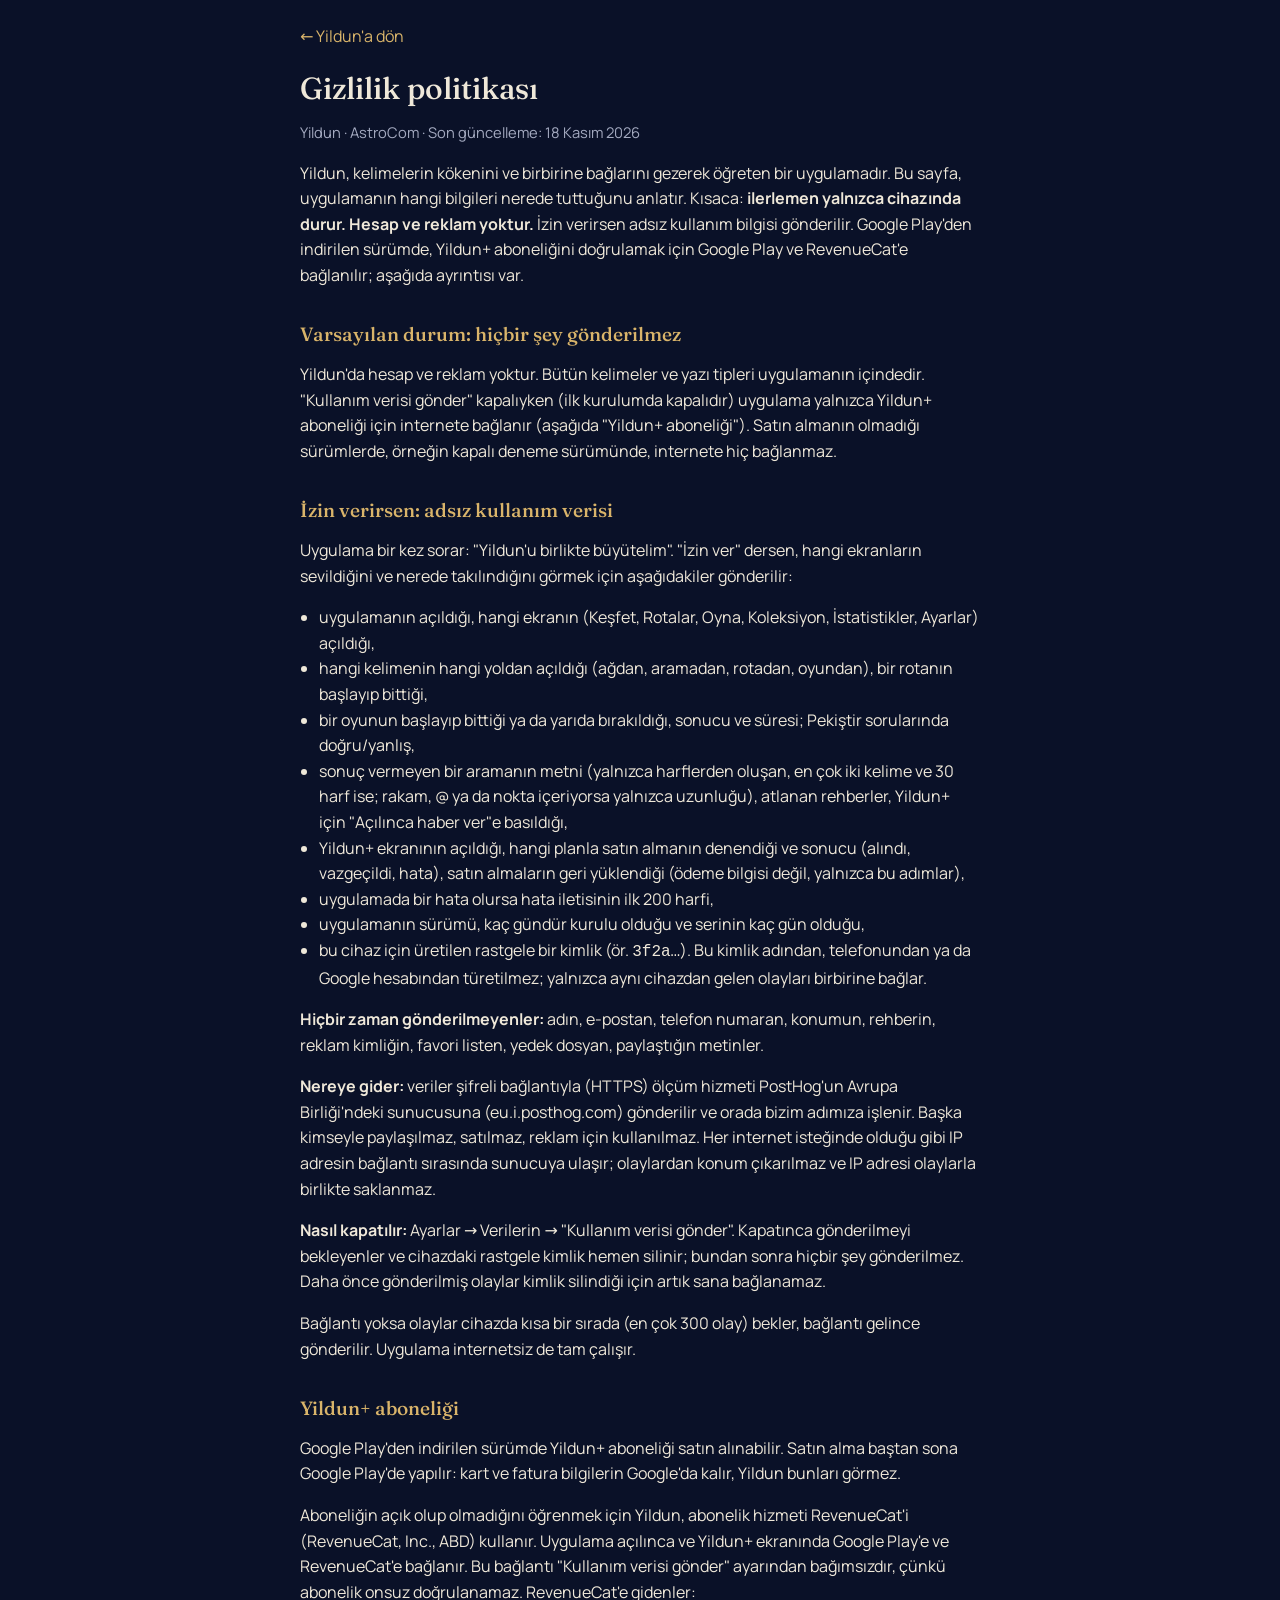
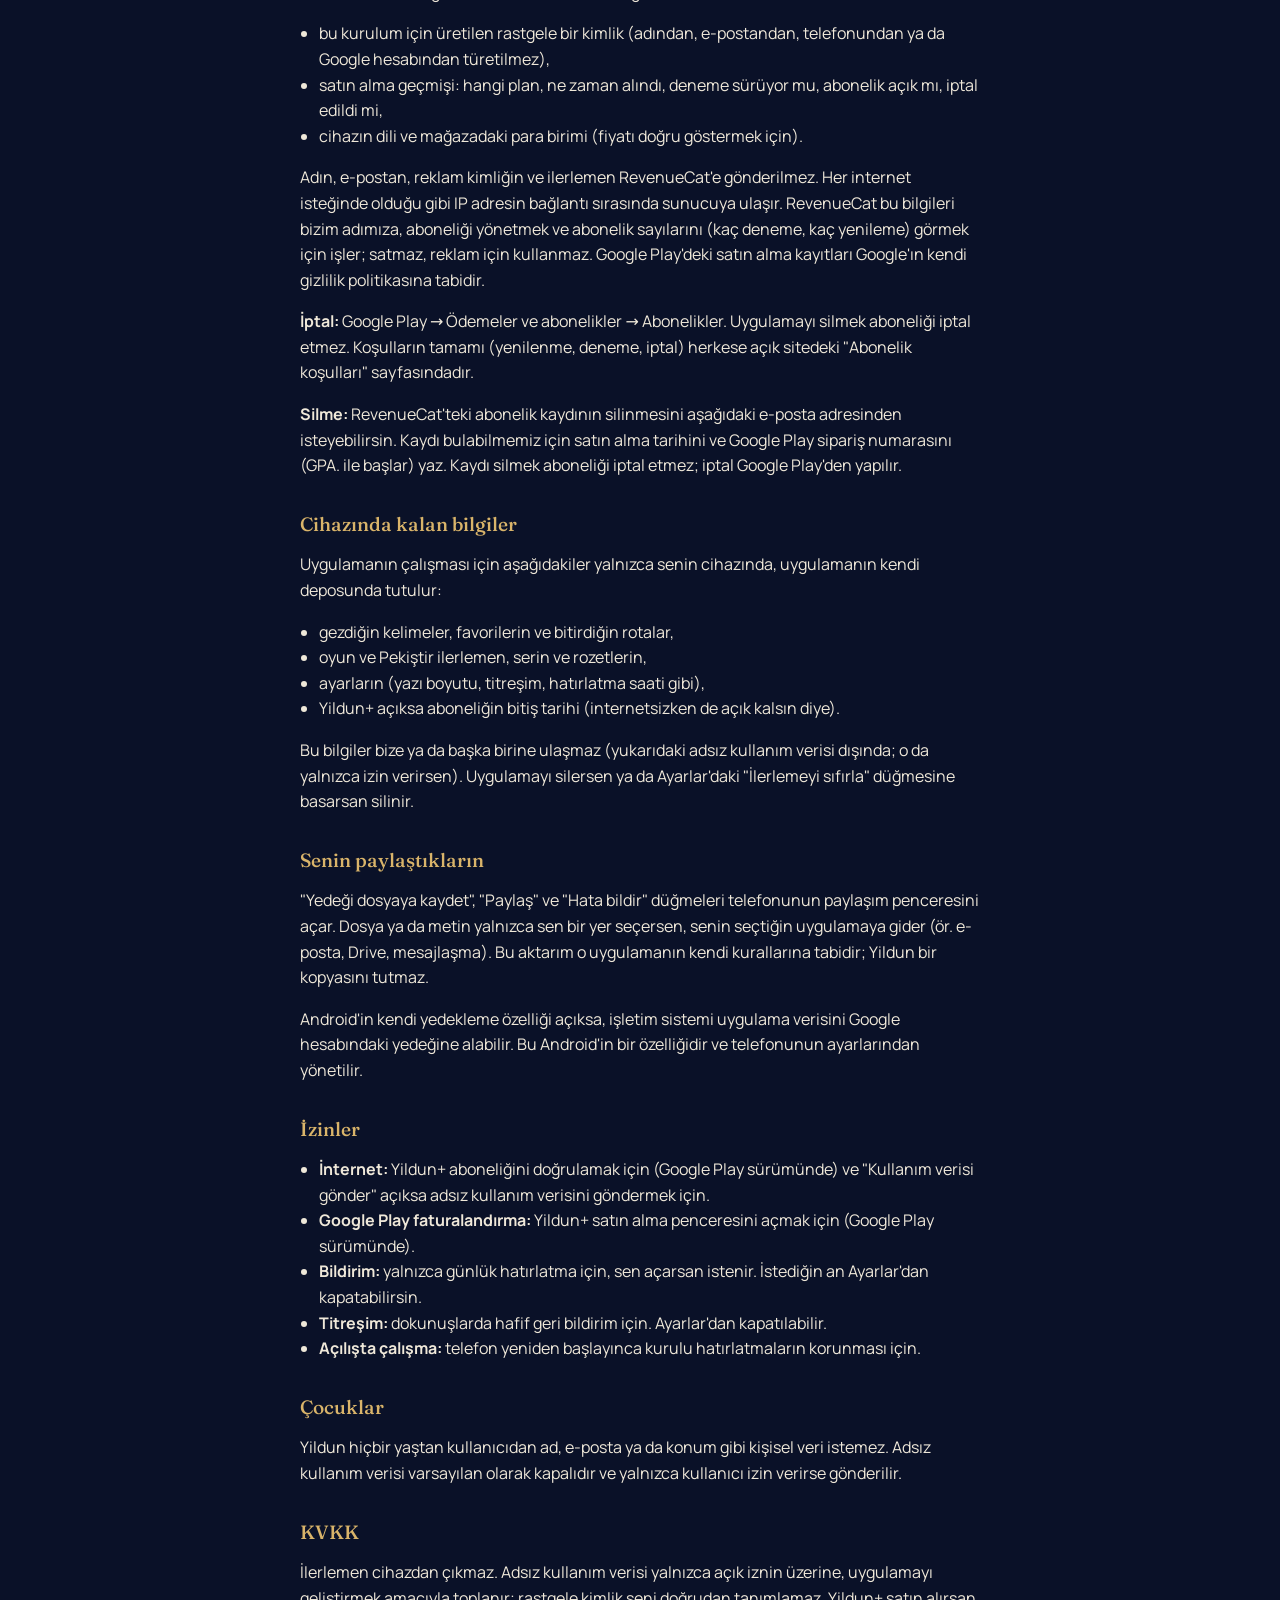
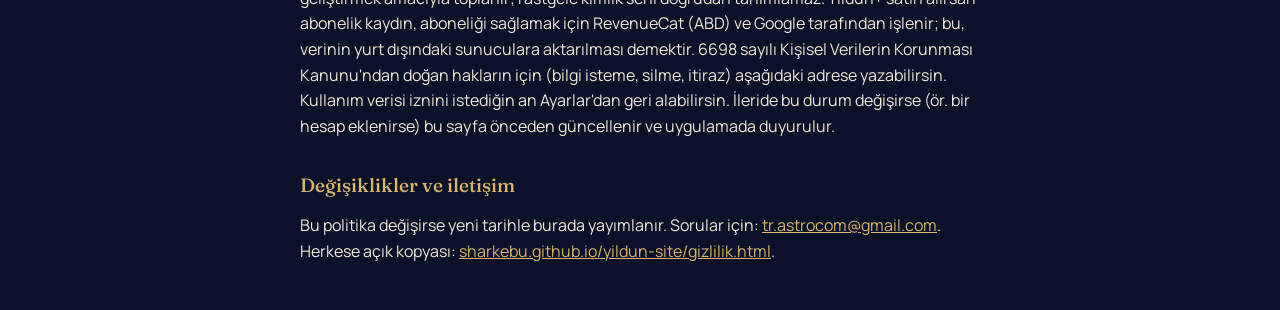
==== gizlilik.html @ c7778834 "Yildun: yeni kimlik, gizlilik (Yildun+ ve RevenueCat), abonelik koşulları Co-Authored-By: Claude Opu" ====
<!doctype html>
<html lang="tr">
<head>
<meta charset="utf-8">
<meta name="viewport" content="width=device-width, initial-scale=1, viewport-fit=cover">
<title>Yildun · Gizlilik politikası</title>
<meta name="theme-color" content="#0A1128">
<link rel="stylesheet" href="fonts.css">
<style>
  :root { --ink: #0A1128; --surface: #111A38; --text: #EFE8D9; --muted: #A4AAC0; --signal: #D9B46A; color-scheme: dark; }
  html { background: var(--ink); }
  body {
    margin: 0; background: var(--ink); color: var(--text);
    font: 16px/1.6 Manrope, system-ui, -apple-system, "Segoe UI", Roboto, sans-serif;
    padding: max(24px, env(safe-area-inset-top)) max(16px, env(safe-area-inset-right)) max(32px, env(safe-area-inset-bottom)) max(16px, env(safe-area-inset-left));
  }
  main { max-width: 680px; margin: 0 auto; }
  h1, h2 { font-family: Fraunces, Georgia, serif; font-weight: 500; line-height: 1.2; }
  h1 { font-size: 1.9rem; margin: 0.4em 0 0.2em; }
  h2 { font-size: 1.2rem; margin: 1.8em 0 0.4em; color: var(--signal); }
  p, li { color: var(--text); }
  .muted { color: var(--muted); font-size: 0.92rem; }
  a { color: var(--signal); }
  ul { padding-left: 1.2em; }
  .back { display: inline-block; margin-bottom: 8px; text-decoration: none; }
</style>
</head>
<body>
<main>
  <a class="back" href="index.html">← Yildun'a dön</a>
  <h1>Gizlilik politikası</h1>
  <p class="muted">Yildun · AstroCom · Son güncelleme: 18 Kasım 2026</p>

  <p>Yildun, kelimelerin kökenini ve birbirine bağlarını gezerek öğreten bir uygulamadır. Bu sayfa, uygulamanın hangi bilgileri nerede tuttuğunu anlatır. Kısaca: <b>ilerlemen yalnızca cihazında durur. Hesap ve reklam yoktur.</b> İzin verirsen adsız kullanım bilgisi gönderilir. Google Play'den indirilen sürümde, Yildun+ aboneliğini doğrulamak için Google Play ve RevenueCat'e bağlanılır; aşağıda ayrıntısı var.</p>

  <h2>Varsayılan durum: hiçbir şey gönderilmez</h2>
  <p>Yildun'da hesap ve reklam yoktur. Bütün kelimeler ve yazı tipleri uygulamanın içindedir. "Kullanım verisi gönder" kapalıyken (ilk kurulumda kapalıdır) uygulama yalnızca Yildun+ aboneliği için internete bağlanır (aşağıda "Yildun+ aboneliği"). Satın almanın olmadığı sürümlerde, örneğin kapalı deneme sürümünde, internete hiç bağlanmaz.</p>

  <h2>İzin verirsen: adsız kullanım verisi</h2>
  <p>Uygulama bir kez sorar: "Yildun'u birlikte büyütelim". "İzin ver" dersen, hangi ekranların sevildiğini ve nerede takılındığını görmek için aşağıdakiler gönderilir:</p>
  <ul>
    <li>uygulamanın açıldığı, hangi ekranın (Keşfet, Rotalar, Oyna, Koleksiyon, İstatistikler, Ayarlar) açıldığı,</li>
    <li>hangi kelimenin hangi yoldan açıldığı (ağdan, aramadan, rotadan, oyundan), bir rotanın başlayıp bittiği,</li>
    <li>bir oyunun başlayıp bittiği ya da yarıda bırakıldığı, sonucu ve süresi; Pekiştir sorularında doğru/yanlış,</li>
    <li>sonuç vermeyen bir aramanın metni (yalnızca harflerden oluşan, en çok iki kelime ve 30 harf ise; rakam, @ ya da nokta içeriyorsa yalnızca uzunluğu), atlanan rehberler, Yildun+ için "Açılınca haber ver"e basıldığı,</li>
    <li>Yildun+ ekranının açıldığı, hangi planla satın almanın denendiği ve sonucu (alındı, vazgeçildi, hata), satın almaların geri yüklendiği (ödeme bilgisi değil, yalnızca bu adımlar),</li>
    <li>uygulamada bir hata olursa hata iletisinin ilk 200 harfi,</li>
    <li>uygulamanın sürümü, kaç gündür kurulu olduğu ve serinin kaç gün olduğu,</li>
    <li>bu cihaz için üretilen rastgele bir kimlik (ör. <code>3f2a…</code>). Bu kimlik adından, telefonundan ya da Google hesabından türetilmez; yalnızca aynı cihazdan gelen olayları birbirine bağlar.</li>
  </ul>
  <p><b>Hiçbir zaman gönderilmeyenler:</b> adın, e-postan, telefon numaran, konumun, rehberin, reklam kimliğin, favori listen, yedek dosyan, paylaştığın metinler.</p>
  <p><b>Nereye gider:</b> veriler şifreli bağlantıyla (HTTPS) ölçüm hizmeti PostHog'un Avrupa Birliği'ndeki sunucusuna (eu.i.posthog.com) gönderilir ve orada bizim adımıza işlenir. Başka kimseyle paylaşılmaz, satılmaz, reklam için kullanılmaz. Her internet isteğinde olduğu gibi IP adresin bağlantı sırasında sunucuya ulaşır; olaylardan konum çıkarılmaz ve IP adresi olaylarla birlikte saklanmaz.</p>
  <p><b>Nasıl kapatılır:</b> Ayarlar → Verilerin → "Kullanım verisi gönder". Kapatınca gönderilmeyi bekleyenler ve cihazdaki rastgele kimlik hemen silinir; bundan sonra hiçbir şey gönderilmez. Daha önce gönderilmiş olaylar kimlik silindiği için artık sana bağlanamaz.</p>
  <p>Bağlantı yoksa olaylar cihazda kısa bir sırada (en çok 300 olay) bekler, bağlantı gelince gönderilir. Uygulama internetsiz de tam çalışır.</p>

  <h2>Yildun+ aboneliği</h2>
  <p>Google Play'den indirilen sürümde Yildun+ aboneliği satın alınabilir. Satın alma baştan sona Google Play'de yapılır: kart ve fatura bilgilerin Google'da kalır, Yildun bunları görmez.</p>
  <p>Aboneliğin açık olup olmadığını öğrenmek için Yildun, abonelik hizmeti RevenueCat'i (RevenueCat, Inc., ABD) kullanır. Uygulama açılınca ve Yildun+ ekranında Google Play'e ve RevenueCat'e bağlanır. Bu bağlantı "Kullanım verisi gönder" ayarından bağımsızdır, çünkü abonelik onsuz doğrulanamaz. RevenueCat'e gidenler:</p>
  <ul>
    <li>bu kurulum için üretilen rastgele bir kimlik (adından, e-postandan, telefonundan ya da Google hesabından türetilmez),</li>
    <li>satın alma geçmişi: hangi plan, ne zaman alındı, deneme sürüyor mu, abonelik açık mı, iptal edildi mi,</li>
    <li>cihazın dili ve mağazadaki para birimi (fiyatı doğru göstermek için).</li>
  </ul>
  <p>Adın, e-postan, reklam kimliğin ve ilerlemen RevenueCat'e gönderilmez. Her internet isteğinde olduğu gibi IP adresin bağlantı sırasında sunucuya ulaşır. RevenueCat bu bilgileri bizim adımıza, aboneliği yönetmek ve abonelik sayılarını (kaç deneme, kaç yenileme) görmek için işler; satmaz, reklam için kullanmaz. Google Play'deki satın alma kayıtları Google'ın kendi gizlilik politikasına tabidir.</p>
  <p><b>İptal:</b> Google Play → Ödemeler ve abonelikler → Abonelikler. Uygulamayı silmek aboneliği iptal etmez. Koşulların tamamı (yenilenme, deneme, iptal) herkese açık sitedeki "Abonelik koşulları" sayfasındadır.</p>
  <p><b>Silme:</b> RevenueCat'teki abonelik kaydının silinmesini aşağıdaki e-posta adresinden isteyebilirsin. Kaydı bulabilmemiz için satın alma tarihini ve Google Play sipariş numarasını (GPA. ile başlar) yaz. Kaydı silmek aboneliği iptal etmez; iptal Google Play'den yapılır.</p>

  <h2>Cihazında kalan bilgiler</h2>
  <p>Uygulamanın çalışması için aşağıdakiler yalnızca senin cihazında, uygulamanın kendi deposunda tutulur:</p>
  <ul>
    <li>gezdiğin kelimeler, favorilerin ve bitirdiğin rotalar,</li>
    <li>oyun ve Pekiştir ilerlemen, serin ve rozetlerin,</li>
    <li>ayarların (yazı boyutu, titreşim, hatırlatma saati gibi),</li>
    <li>Yildun+ açıksa aboneliğin bitiş tarihi (internetsizken de açık kalsın diye).</li>
  </ul>
  <p>Bu bilgiler bize ya da başka birine ulaşmaz (yukarıdaki adsız kullanım verisi dışında; o da yalnızca izin verirsen). Uygulamayı silersen ya da Ayarlar'daki "İlerlemeyi sıfırla" düğmesine basarsan silinir.</p>

  <h2>Senin paylaştıkların</h2>
  <p>"Yedeği dosyaya kaydet", "Paylaş" ve "Hata bildir" düğmeleri telefonunun paylaşım penceresini açar. Dosya ya da metin yalnızca sen bir yer seçersen, senin seçtiğin uygulamaya gider (ör. e-posta, Drive, mesajlaşma). Bu aktarım o uygulamanın kendi kurallarına tabidir; Yildun bir kopyasını tutmaz.</p>
  <p>Android'in kendi yedekleme özelliği açıksa, işletim sistemi uygulama verisini Google hesabındaki yedeğine alabilir. Bu Android'in bir özelliğidir ve telefonunun ayarlarından yönetilir.</p>

  <h2>İzinler</h2>
  <ul>
    <li><b>İnternet:</b> Yildun+ aboneliğini doğrulamak için (Google Play sürümünde) ve "Kullanım verisi gönder" açıksa adsız kullanım verisini göndermek için.</li>
    <li><b>Google Play faturalandırma:</b> Yildun+ satın alma penceresini açmak için (Google Play sürümünde).</li>
    <li><b>Bildirim:</b> yalnızca günlük hatırlatma için, sen açarsan istenir. İstediğin an Ayarlar'dan kapatabilirsin.</li>
    <li><b>Titreşim:</b> dokunuşlarda hafif geri bildirim için. Ayarlar'dan kapatılabilir.</li>
    <li><b>Açılışta çalışma:</b> telefon yeniden başlayınca kurulu hatırlatmaların korunması için.</li>
  </ul>

  <h2>Çocuklar</h2>
  <p>Yildun hiçbir yaştan kullanıcıdan ad, e-posta ya da konum gibi kişisel veri istemez. Adsız kullanım verisi varsayılan olarak kapalıdır ve yalnızca kullanıcı izin verirse gönderilir.</p>

  <h2>KVKK</h2>
  <p>İlerlemen cihazdan çıkmaz. Adsız kullanım verisi yalnızca açık iznin üzerine, uygulamayı geliştirmek amacıyla toplanır; rastgele kimlik seni doğrudan tanımlamaz. Yildun+ satın alırsan abonelik kaydın, aboneliği sağlamak için RevenueCat (ABD) ve Google tarafından işlenir; bu, verinin yurt dışındaki sunuculara aktarılması demektir. 6698 sayılı Kişisel Verilerin Korunması Kanunu'ndan doğan hakların için (bilgi isteme, silme, itiraz) aşağıdaki adrese yazabilirsin. Kullanım verisi iznini istediğin an Ayarlar'dan geri alabilirsin. İleride bu durum değişirse (ör. bir hesap eklenirse) bu sayfa önceden güncellenir ve uygulamada duyurulur.</p>

  <h2>Değişiklikler ve iletişim</h2>
  <p>Bu politika değişirse yeni tarihle burada yayımlanır. Sorular için: <a href="mailto:tr.astrocom@gmail.com">tr.astrocom@gmail.com</a>. Herkese açık kopyası: <a href="https://sharkebu.github.io/yildun-site/gizlilik.html">sharkebu.github.io/yildun-site/gizlilik.html</a>.</p>
</main>
</body>
</html>
---- fonts.css ----
@font-face{font-family:'Fraunces';font-style:normal;font-display:swap;font-weight:100 900;src:url(fonts/fraunces-latin-full-normal.woff2) format('woff2');unicode-range:U+0000-00FF,U+0131,U+0152-0153,U+02BB-02BC,U+02C6,U+02DA,U+02DC,U+0304,U+0308,U+0329,U+2000-206F,U+20AC,U+2122,U+2191,U+2193,U+2212,U+2215,U+FEFF,U+FFFD}
@font-face{font-family:'Fraunces';font-style:normal;font-display:swap;font-weight:100 900;src:url(fonts/fraunces-latin-ext-full-normal.woff2) format('woff2');unicode-range:U+0100-02BA,U+02BD-02C5,U+02C7-02CC,U+02CE-02D7,U+02DD-02FF,U+0304,U+0308,U+0329,U+1D00-1DBF,U+1E00-1E9F,U+1EF2-1EFF,U+2020,U+20A0-20AB,U+20AD-20C0,U+2113,U+2C60-2C7F,U+A720-A7FF}
@font-face{font-family:'Manrope';font-style:normal;font-display:swap;font-weight:200 800;src:url(fonts/manrope-latin-wght-normal.woff2) format('woff2');unicode-range:U+0000-00FF,U+0131,U+0152-0153,U+02BB-02BC,U+02C6,U+02DA,U+02DC,U+0304,U+0308,U+0329,U+2000-206F,U+20AC,U+2122,U+2191,U+2193,U+2212,U+2215,U+FEFF,U+FFFD}
@font-face{font-family:'Manrope';font-style:normal;font-display:swap;font-weight:200 800;src:url(fonts/manrope-latin-ext-wght-normal.woff2) format('woff2');unicode-range:U+0100-02BA,U+02BD-02C5,U+02C7-02CC,U+02CE-02D7,U+02DD-02FF,U+0304,U+0308,U+0329,U+1D00-1DBF,U+1E00-1E9F,U+1EF2-1EFF,U+2020,U+20A0-20AB,U+20AD-20C0,U+2113,U+2C60-2C7F,U+A720-A7FF}
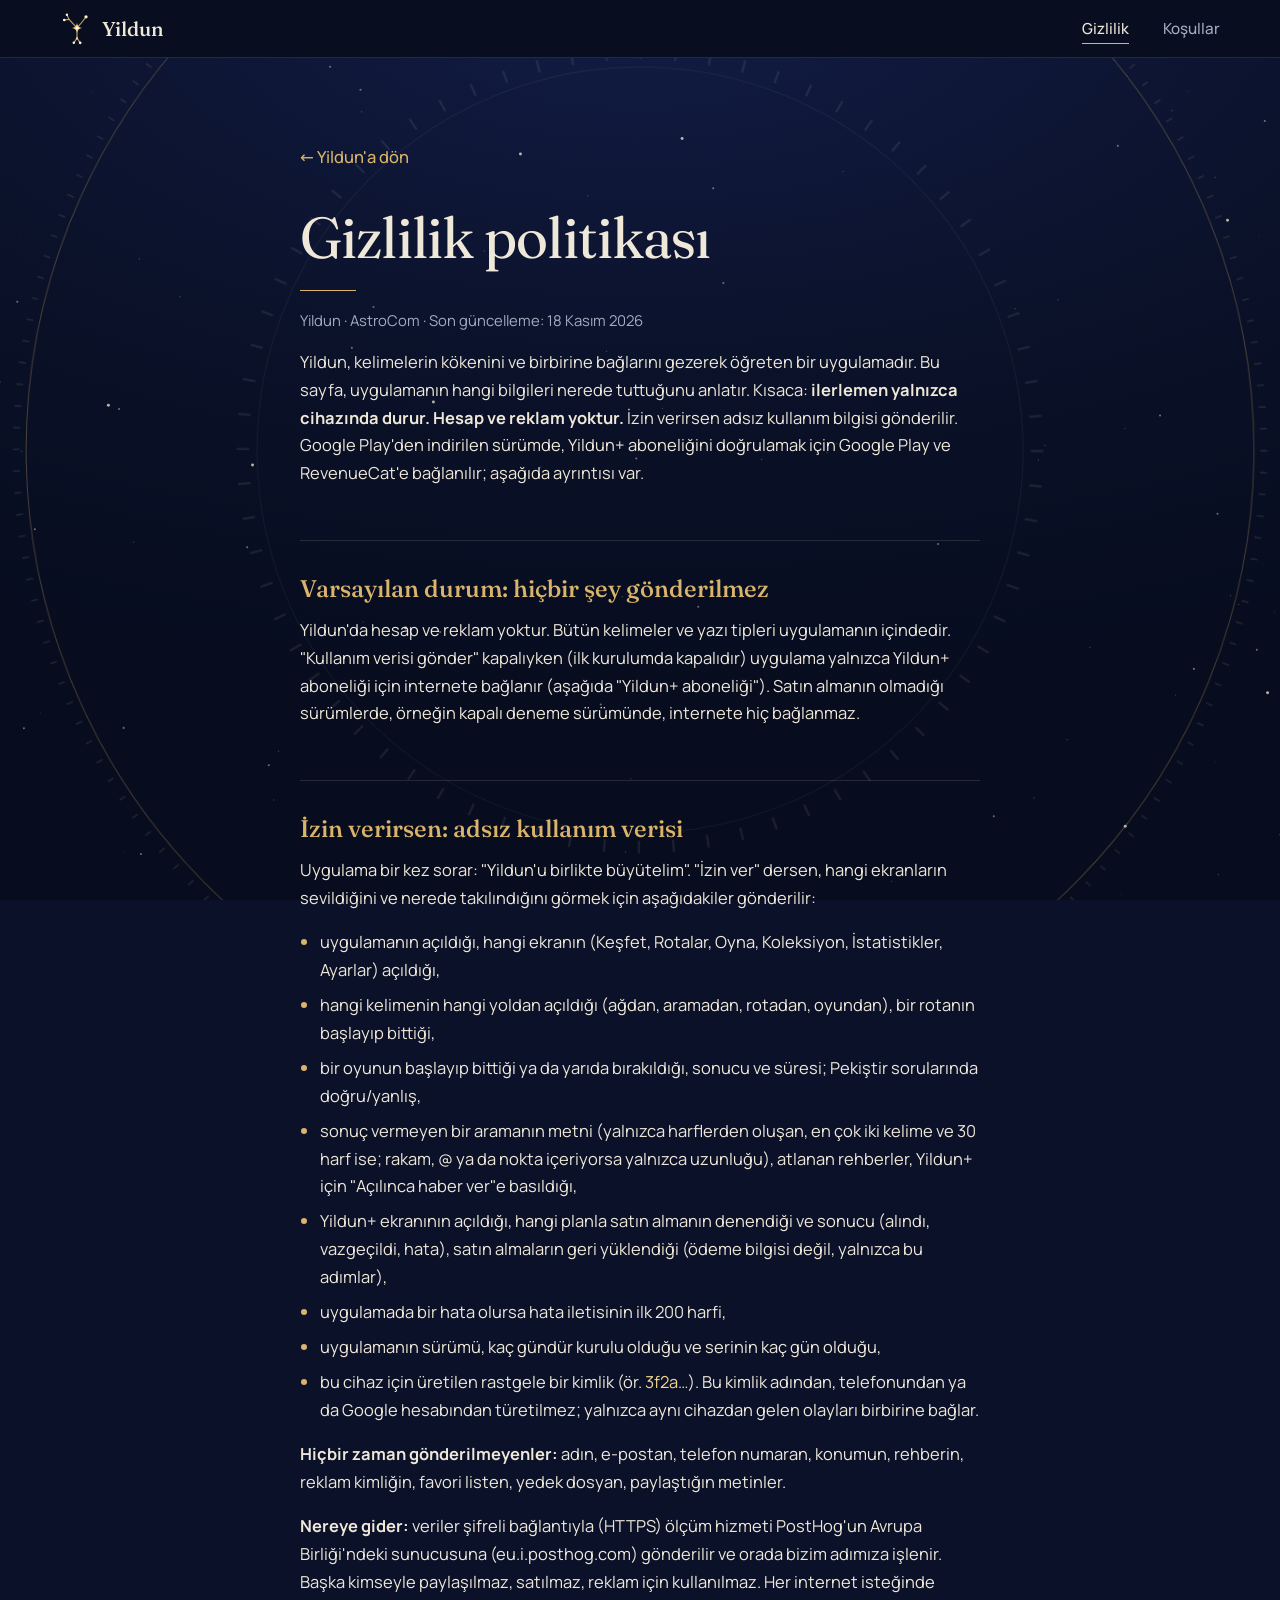
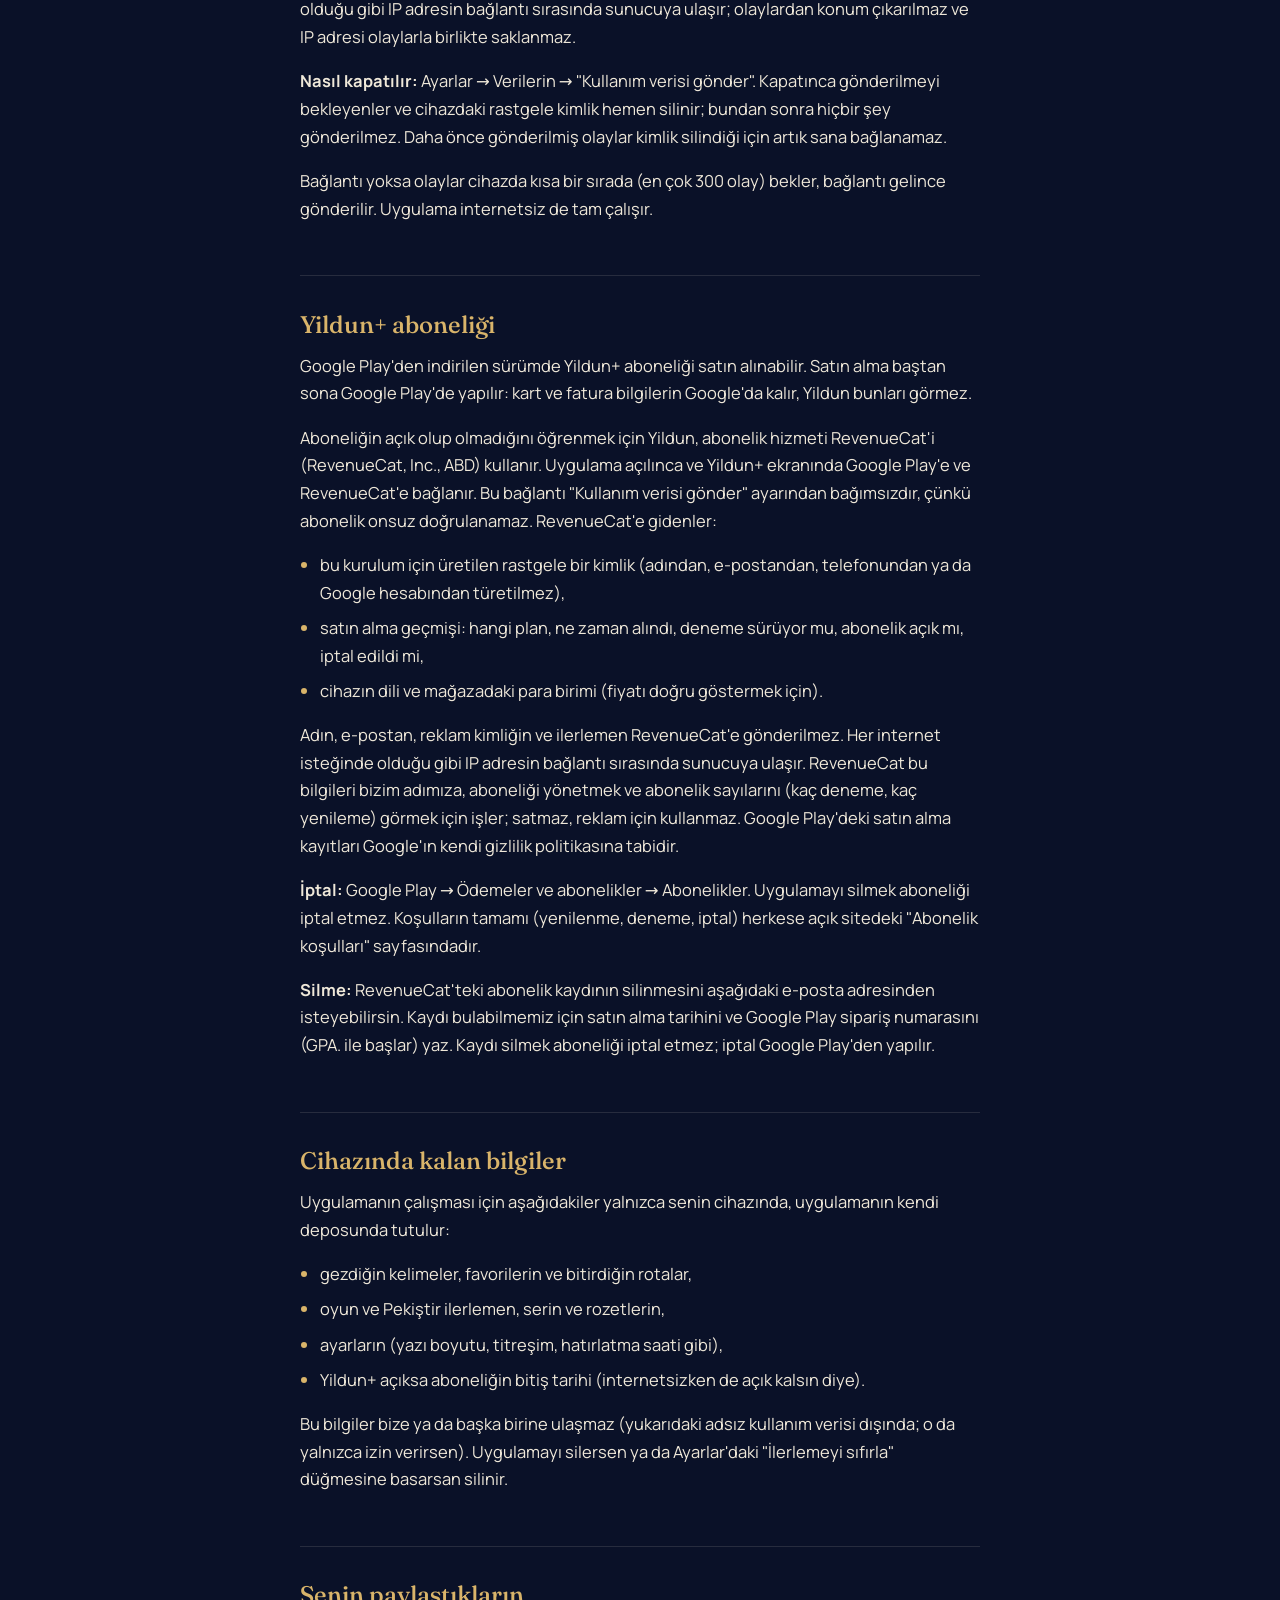
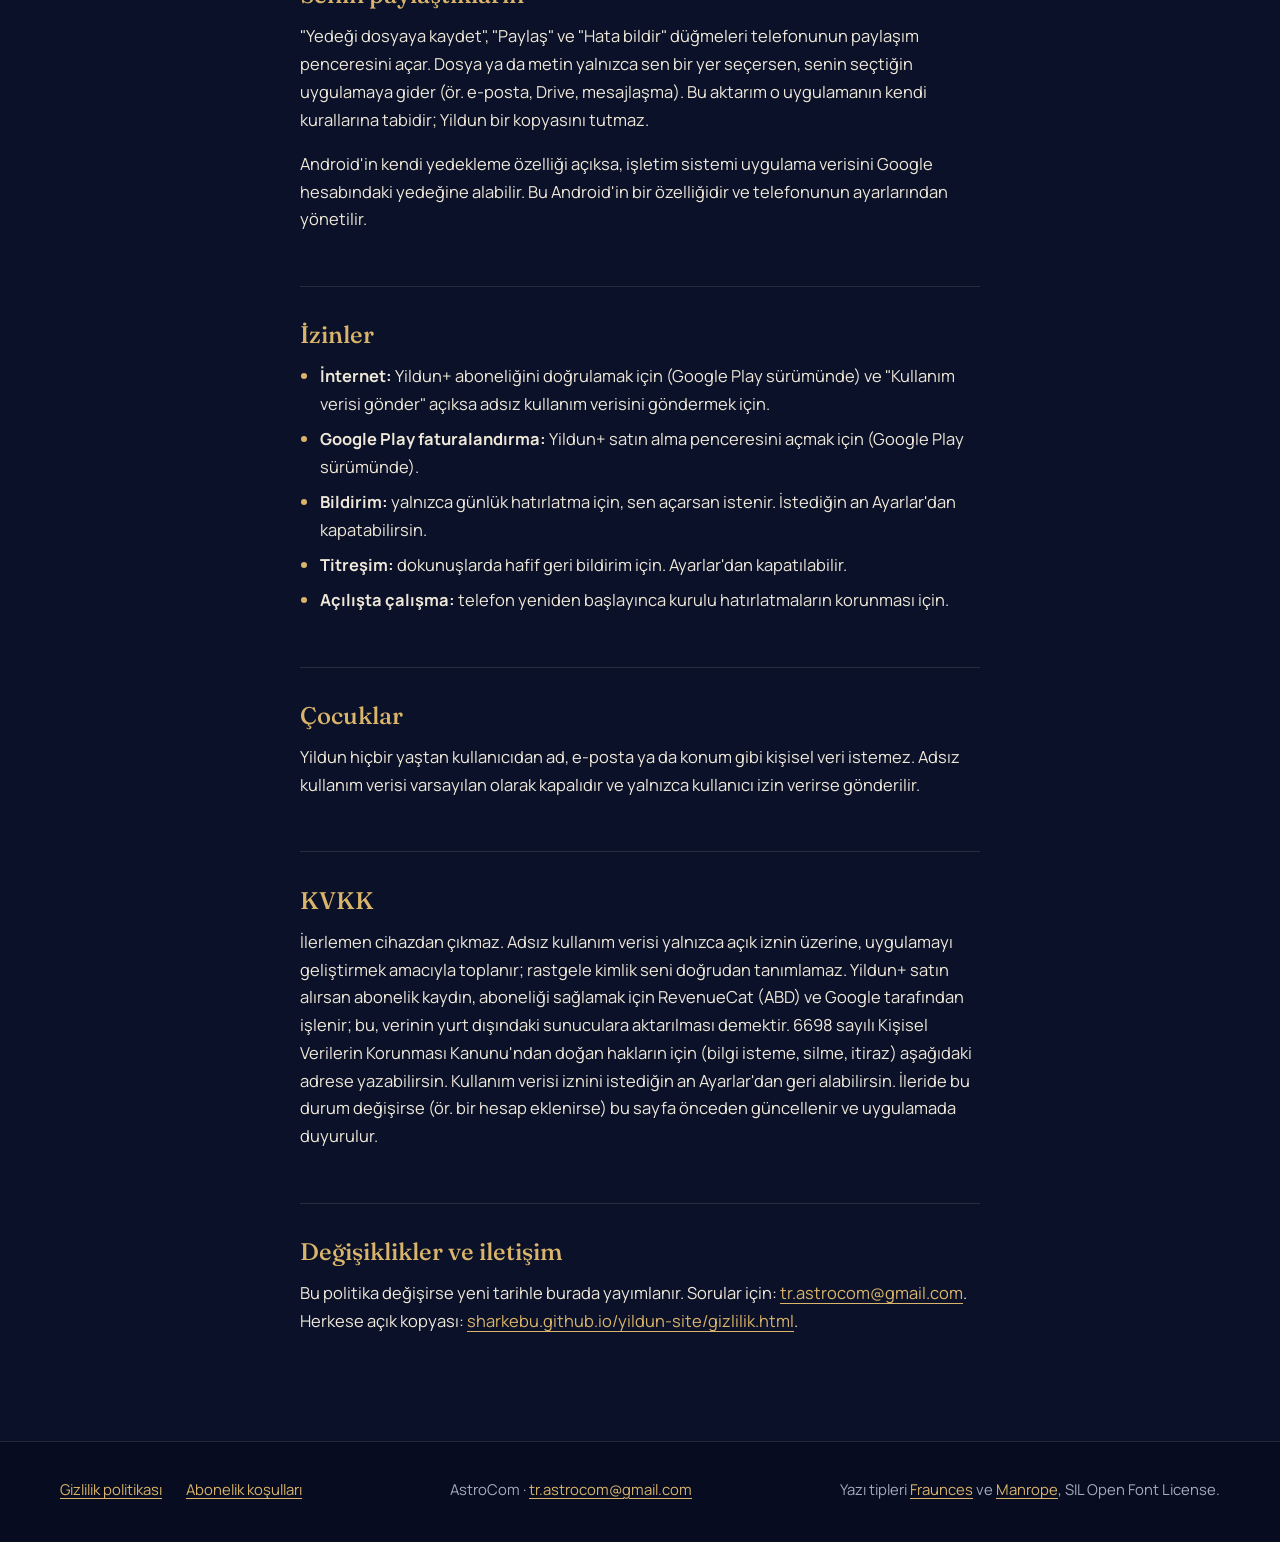
==== commit 266b4908: "Yildun sitesi: yeni tasarım (Gece akışı), gizlilik ve koşullar aynı dilde Co-Authored-By: Claude Opu" ====
--- a/gizlilik.html
+++ b/gizlilik.html
@@ -5,28 +5,44 @@
 <meta name="viewport" content="width=device-width, initial-scale=1, viewport-fit=cover">
 <title>Yildun · Gizlilik politikası</title>
 <meta name="theme-color" content="#0A1128">
-<link rel="stylesheet" href="fonts.css">
-<style>
-  :root { --ink: #0A1128; --surface: #111A38; --text: #EFE8D9; --muted: #A4AAC0; --signal: #D9B46A; color-scheme: dark; }
-  html { background: var(--ink); }
-  body {
-    margin: 0; background: var(--ink); color: var(--text);
-    font: 16px/1.6 Manrope, system-ui, -apple-system, "Segoe UI", Roboto, sans-serif;
-    padding: max(24px, env(safe-area-inset-top)) max(16px, env(safe-area-inset-right)) max(32px, env(safe-area-inset-bottom)) max(16px, env(safe-area-inset-left));
-  }
-  main { max-width: 680px; margin: 0 auto; }
-  h1, h2 { font-family: Fraunces, Georgia, serif; font-weight: 500; line-height: 1.2; }
-  h1 { font-size: 1.9rem; margin: 0.4em 0 0.2em; }
-  h2 { font-size: 1.2rem; margin: 1.8em 0 0.4em; color: var(--signal); }
-  p, li { color: var(--text); }
-  .muted { color: var(--muted); font-size: 0.92rem; }
-  a { color: var(--signal); }
-  ul { padding-left: 1.2em; }
-  .back { display: inline-block; margin-bottom: 8px; text-decoration: none; }
-</style>
+<link rel="icon" href="assets/logo.svg" type="image/svg+xml">
+<link rel="icon" href="assets/icon-192.png" type="image/png" sizes="192x192">
+<link rel="apple-touch-icon" href="assets/apple-touch-icon.png">
+<link rel="preload" href="assets/fonts/fraunces-latin-full-normal.woff2" as="font" type="font/woff2" crossorigin>
+<link rel="preload" href="assets/fonts/manrope-latin-wght-normal.woff2" as="font" type="font/woff2" crossorigin>
+<link rel="preload" href="assets/fonts/fraunces-latin-ext-full-normal.woff2" as="font" type="font/woff2" crossorigin>
+<link rel="preload" href="assets/fonts/manrope-latin-ext-wght-normal.woff2" as="font" type="font/woff2" crossorigin>
+<link rel="stylesheet" href="assets/fonts.css">
+<link rel="stylesheet" href="css/site.css">
+<script>document.documentElement.className = 'js';</script>
 </head>
-<body>
-<main>
+<body class="legal">
+<a class="skip" href="#icerik">İçeriğe geç</a>
+<div class="bg" aria-hidden="true">
+  <div class="bg-sky"></div>
+  <div class="dial"><svg viewBox="0 0 1000 1000" focusable="false">
+    <circle class="in" cx="500" cy="500" r="272"/>
+    <circle class="tick" cx="500" cy="500" r="282" pathLength="720" stroke-dasharray=".7 9.3"/>
+    <circle class="gold" cx="500" cy="500" r="436"/>
+    <circle class="tick-s" cx="500" cy="500" r="443" pathLength="1800" stroke-dasharray=".8 9.2"/>
+    <circle class="spoke" cx="500" cy="500" r="465" pathLength="360" stroke-dasharray=".2 19.8"/>
+  </svg></div>
+</div>
+<header class="top">
+  <a class="brand" href="index.html" aria-label="Yildun, ana sayfa">
+    <svg viewBox="0 0 64 64" aria-hidden="true" focusable="false">
+      <g fill="none" stroke="#D9B46A" stroke-width="2.2" stroke-linecap="round" stroke-opacity=".88"><path d="M32 30Q40 21.5 49 9"/><path d="M32 30Q24.5 22 17 14"/><path d="M17 14L13 5M17 14L8 15"/><path d="M32 30V49"/><path d="M32 49L26 58M32 49L38 58"/></g>
+      <g fill="#FFF3D6"><circle cx="49" cy="9" r="3"/><circle cx="13" cy="5" r="2.3"/><circle cx="8" cy="15" r="2.5"/><circle cx="32" cy="49" r="1.7"/><circle cx="26" cy="58" r="2.3"/><circle cx="38" cy="58" r="2.5"/></g>
+      <path d="M32 20.5Q33.2 28.8 41.5 30Q33.2 31.2 32 39.5Q30.8 31.2 22.5 30Q30.8 28.8 32 20.5Z" fill="#F3D58F"/><circle cx="32" cy="30" r="2.2" fill="#fff"/>
+    </svg>
+    <span>Yildun</span>
+  </a>
+  <nav aria-label="Sayfalar">
+    <a href="gizlilik.html" aria-current="page">Gizlilik</a>
+    <a href="kosullar.html">Koşullar</a>
+  </nav>
+</header>
+<main id="icerik">
   <a class="back" href="index.html">← Yildun'a dön</a>
   <h1>Gizlilik politikası</h1>
   <p class="muted">Yildun · AstroCom · Son güncelleme: 18 Kasım 2026</p>
@@ -97,5 +113,16 @@
   <h2>Değişiklikler ve iletişim</h2>
   <p>Bu politika değişirse yeni tarihle burada yayımlanır. Sorular için: <a href="mailto:tr.astrocom@gmail.com">tr.astrocom@gmail.com</a>. Herkese açık kopyası: <a href="https://sharkebu.github.io/yildun-site/gizlilik.html">sharkebu.github.io/yildun-site/gizlilik.html</a>.</p>
 </main>
+<footer class="foot">
+  <div class="wrap">
+    <nav aria-label="Alt bağlantılar">
+      <a href="gizlilik.html">Gizlilik politikası</a>
+      <a href="kosullar.html">Abonelik koşulları</a>
+    </nav>
+    <p>AstroCom · <a href="mailto:tr.astrocom@gmail.com">tr.astrocom@gmail.com</a></p>
+    <p>Yazı tipleri <a href="assets/fonts/OFL-Fraunces.txt">Fraunces</a> ve <a href="assets/fonts/OFL-Manrope.txt">Manrope</a>, SIL Open Font License.</p>
+  </div>
+</footer>
+<script src="js/site.js" defer></script>
 </body>
 </html>
--- a/assets/fonts.css
+++ b/assets/fonts.css
@@ -0,0 +1,4 @@
+@font-face{font-family:'Fraunces';font-style:normal;font-display:swap;font-weight:100 900;src:url(fonts/fraunces-latin-full-normal.woff2) format('woff2');unicode-range:U+0000-00FF,U+0131,U+0152-0153,U+02BB-02BC,U+02C6,U+02DA,U+02DC,U+0304,U+0308,U+0329,U+2000-206F,U+20AC,U+2122,U+2191,U+2193,U+2212,U+2215,U+FEFF,U+FFFD}
+@font-face{font-family:'Fraunces';font-style:normal;font-display:swap;font-weight:100 900;src:url(fonts/fraunces-latin-ext-full-normal.woff2) format('woff2');unicode-range:U+0100-02BA,U+02BD-02C5,U+02C7-02CC,U+02CE-02D7,U+02DD-02FF,U+0304,U+0308,U+0329,U+1D00-1DBF,U+1E00-1E9F,U+1EF2-1EFF,U+2020,U+20A0-20AB,U+20AD-20C0,U+2113,U+2C60-2C7F,U+A720-A7FF}
+@font-face{font-family:'Manrope';font-style:normal;font-display:swap;font-weight:200 800;src:url(fonts/manrope-latin-wght-normal.woff2) format('woff2');unicode-range:U+0000-00FF,U+0131,U+0152-0153,U+02BB-02BC,U+02C6,U+02DA,U+02DC,U+0304,U+0308,U+0329,U+2000-206F,U+20AC,U+2122,U+2191,U+2193,U+2212,U+2215,U+FEFF,U+FFFD}
+@font-face{font-family:'Manrope';font-style:normal;font-display:swap;font-weight:200 800;src:url(fonts/manrope-latin-ext-wght-normal.woff2) format('woff2');unicode-range:U+0100-02BA,U+02BD-02C5,U+02C7-02CC,U+02CE-02D7,U+02DD-02FF,U+0304,U+0308,U+0329,U+1D00-1DBF,U+1E00-1E9F,U+1EF2-1EFF,U+2020,U+20A0-20AB,U+20AD-20C0,U+2113,U+2C60-2C7F,U+A720-A7FF}
--- a/css/site.css
+++ b/css/site.css
@@ -0,0 +1,398 @@
+/* Yildun sitesi: "gece akışı" (final). Tek dosya; sıra: temel, zemin, üst bar, düzen, sahneler, yasal sayfalar, alt bilgi, hareket. */
+
+:root {
+  --ink: #0A1128;
+  --ink-deep: #070C1E;
+  --surface: #111A38;
+  --text: #EFE8D9;
+  --muted: #A4AAC0;
+  --signal: #D9B46A;
+  --signal-hi: #F3D58F;
+  --rule: rgba(239, 232, 217, .13);
+  --rule-strong: rgba(239, 232, 217, .24);
+  --rule-gold: rgba(217, 180, 106, .5);
+  --gutter: clamp(20px, 5vw, 48px);
+  --wide: 1160px;
+  --bar: 58px;
+  --gap-sec: clamp(56px, 8vw, 104px);
+  --ease: cubic-bezier(.2, .7, .2, 1);
+  --ease-io: cubic-bezier(.6, 0, .2, 1);
+  --ease-back: cubic-bezier(.34, 1.56, .64, 1);
+  --serif: Fraunces, Georgia, "Times New Roman", serif;
+  --sans: Manrope, system-ui, -apple-system, "Segoe UI", Roboto, sans-serif;
+  color-scheme: dark;
+}
+
+*, *::before, *::after { box-sizing: border-box; }
+html { background: var(--ink); scroll-behavior: smooth; -webkit-text-size-adjust: 100%; }
+body {
+  margin: 0; min-height: 100vh; color: var(--text); background: var(--ink);
+  font: 400 17px/1.6 var(--sans);
+  -webkit-font-smoothing: antialiased; text-rendering: optimizeLegibility;
+  overflow-x: hidden; -webkit-tap-highlight-color: transparent;
+}
+img, svg { display: block; max-width: 100%; }
+img { height: auto; }
+a { color: var(--signal); text-underline-offset: .22em; text-decoration-thickness: 1px; transition: color .2s; }
+a:hover { color: var(--signal-hi); }
+:focus { outline: none; }
+:focus-visible { outline: 2px solid var(--signal); outline-offset: 3px; border-radius: 6px; }
+h1, h2, h3 { font-family: var(--serif); font-weight: 400; font-style: normal; margin: 0; letter-spacing: -.015em; }
+p { margin: 0 0 1em; }
+mark { background: none; color: var(--signal-hi); }
+.muted { color: var(--muted); }
+::selection { background: rgba(217, 180, 106, .32); color: #fff; }
+
+.skip {
+  position: absolute; left: 12px; top: -64px; z-index: 30; padding: 10px 16px; border-radius: 999px;
+  background: var(--signal); color: var(--ink); font-weight: 700; text-decoration: none;
+}
+.skip:focus { top: 12px; color: var(--ink); outline-color: var(--text); }
+
+/* ——— zemin: durağan yıldız tozu + kaydırmayla dönen kadran (tek transform katmanı) ——— */
+.bg { position: fixed; inset: 0; z-index: 0; overflow: hidden; pointer-events: none; contain: strict;
+  background: radial-gradient(120% 80% at 50% 0%, #121c45 0%, var(--ink) 55%, var(--ink-deep) 100%); }
+.bg-sky, .bg-sky svg { position: absolute; inset: 0; width: 100%; height: 100%; }
+.bg-sky circle { fill: #FFF3D6; }
+.dial {
+  position: absolute; left: 50%; top: 50%; width: 110vmax; height: 110vmax; margin: -55vmax 0 0 -55vmax;
+  will-change: transform; transform: rotate(0deg) scale(1);
+}
+.dial svg { width: 100%; height: 100%; }
+.dial circle { fill: none; stroke: var(--text); stroke-opacity: .1; stroke-width: 1; vector-effect: non-scaling-stroke; }
+.dial .in { stroke-opacity: .07; }
+.dial .tick { stroke-width: 9; stroke-opacity: .09; vector-effect: none; }
+.dial .tick-s { stroke-width: 5; stroke-opacity: .1; vector-effect: none; }
+@media (max-width: 899px) { .dial .tick, .dial .tick-s { display: none; } .dial .gold { stroke-opacity: .2; } }
+.dial .gold { stroke: var(--signal); stroke-opacity: .3; }
+
+.top, main, .foot { position: relative; z-index: 1; }
+
+/* ——— üst bar: kaydırınca opak (arkasından metin okunmaz) ——— */
+.top {
+  position: fixed; left: 0; right: 0; top: 0; z-index: 20; min-height: var(--bar);
+  display: flex; align-items: center; justify-content: space-between; gap: 12px;
+  padding: max(7px, env(safe-area-inset-top)) max(var(--gutter), calc((100% - var(--wide)) / 2)) 7px;
+}
+.top::before { content: ""; position: absolute; inset: 0; z-index: -1; background: #080D20; border-bottom: 1px solid var(--rule);
+  opacity: 0; transition: opacity .3s linear; }
+.top.solid::before { opacity: 1; }
+.brand { display: inline-flex; align-items: center; gap: 8px; color: var(--text); text-decoration: none;
+  font: 500 1.25rem/1 var(--serif); padding: 4px 6px 4px 0; }
+.brand:hover { color: var(--text); }
+.brand svg { width: 34px; height: 34px; transition: transform .6s var(--ease-back); }
+.brand:hover svg { transform: rotate(-8deg) scale(1.06); }
+.top nav { display: flex; align-items: center; gap: clamp(0px, 1.2vw, 14px); margin-right: -10px; }
+.top nav a { position: relative; display: inline-flex; align-items: center; min-height: 44px; color: var(--muted); text-decoration: none; font-size: .95rem; font-weight: 500; padding: 0 10px; white-space: nowrap; }
+.top nav a::after { content: ""; position: absolute; left: 10px; right: 10px; bottom: 7px; height: 1px; background: var(--signal);
+  transform: scaleX(0); transform-origin: 0 50%; transition: transform .4s var(--ease); }
+.top nav a:hover, .top nav a.cur, .top nav a[aria-current] { color: var(--text); }
+.top nav a:hover::after, .top nav a.cur::after, .top nav a[aria-current]::after { transform: none; }
+.prog { position: absolute; left: 0; right: 0; bottom: -1px; height: 2px; background: var(--signal); transform: scaleX(0); transform-origin: 0 50%; opacity: 0; }
+.top.solid .prog { opacity: 1; }
+@media (min-width: 900px) { .prog { display: none; } }
+@media (max-width: 430px) {
+  .brand span { position: absolute; width: 1px; height: 1px; overflow: hidden; clip: rect(0 0 0 0); white-space: nowrap; }
+  .top nav a { font-size: .92rem; }
+}
+
+/* ——— ortak düzen ——— */
+.wrap { width: 100%; max-width: calc(var(--wide) + 2 * var(--gutter)); margin: 0 auto; padding: 0 var(--gutter); }
+.sec { padding: var(--gap-sec) 0 0; scroll-margin-top: calc(var(--bar) - 8px); }
+.sec h2 { font-size: clamp(2.3rem, 6.2vw, 4.4rem); line-height: 1.04; max-width: 13em; text-wrap: balance; }
+.sec .say { font: 400 clamp(1.1rem, 1.7vw, 1.3rem)/1.55 var(--serif); color: var(--text); max-width: 30em; margin: 20px 0 0; text-wrap: pretty; }
+.sec .not { color: var(--muted); font-size: .95rem; max-width: 34em; margin: 16px 0 0; text-wrap: pretty; }
+.sec .not.orta { text-align: center; margin: clamp(20px, 3vw, 32px) auto 0; }
+.thread { width: 1px; height: clamp(40px, 6vh, 64px); margin: 0 0 22px; background: linear-gradient(var(--rule-gold), var(--signal)); transform-origin: 50% 0; }
+.duo { display: grid; gap: clamp(36px, 6vw, 88px); align-items: center; }
+.duo > * { min-width: 0; }
+@media (min-width: 900px) {
+  .duo { grid-template-columns: minmax(0, 1fr) minmax(0, 1fr); }
+  .duo.ust { align-items: end; }
+}
+
+/* ——— düğme / yer tutucu ——— */
+/* .yakin: düz satır (dokunulacak bir şey değil). a.cta: gerçek mağaza bağlantısı gelince tek dolu altın düğme. */
+.yakin { display: inline-flex; align-items: center; gap: 9px; margin: clamp(22px, 3.4vh, 34px) 0 0; color: var(--muted); font-weight: 500; font-size: 1rem; line-height: 1.3; }
+.yakin svg { width: 12px; height: 12px; fill: var(--signal); flex: none; }
+a.cta { display: inline-flex; align-items: center; gap: 10px; margin: clamp(22px, 3.4vh, 34px) 0 0; padding: 13px 24px; min-height: 48px; border-radius: 999px;
+  border: 1px solid var(--signal); background: var(--signal); color: var(--ink); font-weight: 600; font-size: 1rem; line-height: 1.2; text-decoration: none;
+  transition: background-color .2s, transform .25s var(--ease); }
+a.cta svg { width: 14px; height: 14px; flex: none; }
+a.cta:hover { background: var(--signal-hi); color: var(--ink); transform: translate3d(0, -2px, 0); }
+a.cta:active { transform: scale(.97); }
+a.cta:focus-visible { outline-color: var(--text); }
+a.cta svg { fill: var(--ink); }
+
+/* ——— telefon çerçevesi (ortak) ——— */
+.ph { margin: 0; }
+.ph-f { border-radius: clamp(22px, 2.6vw, 34px); padding: 6px; background: #050919; border: 1px solid var(--rule-strong);
+  box-shadow: 0 30px 70px -28px rgba(0, 0, 0, .85), 0 0 0 1px rgba(0, 0, 0, .4); position: relative; }
+.ph-f::before { content: ""; position: absolute; inset: 6px; border-radius: clamp(17px, 2.1vw, 28px);
+  background: radial-gradient(90% 55% at 50% 38%, #18234c 0%, var(--surface) 45%, var(--ink) 100%); }
+.ph-f img { position: relative; width: 100%; aspect-ratio: 390 / 844; border-radius: clamp(17px, 2.1vw, 28px); }
+.js .ph-f img { opacity: 0; transition: opacity .6s linear; }
+.js .ph-f img.ok { opacity: 1; }
+.ph figcaption { margin: 16px 4px 0; color: var(--muted); font-size: .95rem; line-height: 1.45; text-wrap: pretty; }
+.ph figcaption b { display: block; color: var(--text); font: 500 1.12rem/1.3 var(--serif); margin-bottom: 2px; }
+
+/* ——— kahraman ——— */
+.hero { min-height: 100vh; min-height: 100svh; display: flex; position: relative; padding: calc(var(--bar) + 12px) 0 0; }
+.hero-in { display: flex; flex-direction: column; align-items: center; text-align: center; }
+.hero-t { display: flex; flex-direction: column; align-items: center; margin: auto 0; padding: 4px 0 26px; }
+.yi { width: clamp(92px, 15vh, 150px); height: auto; aspect-ratio: 1; overflow: visible; margin-bottom: clamp(2px, 1vh, 12px); }
+.yi-cam { transform-origin: 32px 30px; }
+.yi-con path { fill: none; stroke: var(--text); stroke-width: .5; stroke-linecap: round; stroke-dasharray: 1 2; opacity: 0; }
+.yi-l path { fill: none; stroke: var(--signal); stroke-width: 2.2; stroke-linecap: round; stroke-opacity: .88; stroke-dasharray: 1 2; stroke-dashoffset: 0; }
+.yi-st circle { fill: #FFF3D6; }
+.yi-d { fill: #FFF3D6; opacity: 0; }
+.yi-soma { fill: var(--signal-hi); transform-origin: 32px 30px; }
+.yi-core { fill: #fff; }
+.hero h1 { font-size: clamp(4.6rem, 22vw, 11rem); line-height: .92; letter-spacing: -.03em; font-weight: 380; }
+.hero .lede { font: 400 clamp(1.14rem, 2vw, 1.5rem)/1.42 var(--serif); max-width: 17em; margin: clamp(16px, 2.6vh, 28px) 0 0; text-wrap: balance; }
+.hero .alt { color: var(--muted); font-size: .98rem; margin: 12px 0 0; }
+.hero .yakin, .hero .cta { margin-top: clamp(18px, 2.8vh, 30px); }
+.hero-ph { margin: 0 auto; width: min(64vw, 270px); flex: 1 1 0; min-height: 150px; max-height: 330px; overflow: hidden;
+  -webkit-mask-image: linear-gradient(#000 52%, transparent 98%); mask-image: linear-gradient(#000 52%, transparent 98%); }
+.hero-ph .ph-f { box-shadow: none; }
+.hero-ph { position: relative; }
+@media (max-width: 899px) { .hero-ph .ph-f { position: absolute; left: 0; right: 0; top: 0; } }
+.cue { display: none; }
+@media (min-width: 900px) {
+  .hero { padding-bottom: 56px; }
+  .hero-in { flex-direction: row; align-items: center; justify-content: space-between; text-align: left; gap: clamp(32px, 5vw, 80px); }
+  .hero-t { align-items: flex-start; margin: 0; padding: 0; flex: 1 1 auto; min-width: 0; }
+  .yi { width: clamp(120px, 21vh, 196px); margin-left: clamp(-22px, -1.4vw, -10px); }
+  .hero h1 { font-size: clamp(7rem, 15vw, 11.5rem); margin-left: -.03em; }
+  .hero .lede { max-width: 16em; }
+  .hero-ph { flex: 0 0 auto; width: clamp(236px, 33vh, 330px); max-height: none; overflow: visible; margin: 0 clamp(0px, 5vw, 84px) 0 0;
+    -webkit-mask-image: none; mask-image: none; }
+  .hero-ph .ph-f { box-shadow: 0 40px 90px -30px rgba(0, 0, 0, .9), 0 0 0 1px rgba(0, 0, 0, .4), 0 0 120px -20px rgba(217, 180, 106, .14); }
+  .cue { display: block; position: absolute; left: 50%; bottom: 0; width: 1px; height: 48px; background: linear-gradient(transparent, var(--signal)); transform-origin: 50% 0; }
+}
+
+/* ——— ağ: beş adım ——— */
+.ara { font: 600 .95rem/1.3 var(--sans); color: var(--signal); margin: 30px 0 0; }
+.adimlar { display: flex; flex-wrap: wrap; gap: 8px; margin: 12px 0 0; padding: 0; list-style: none; }
+.adimlar button { font: 500 .98rem/1 var(--serif); color: var(--text); background: none; border: 1px solid var(--rule-strong); border-radius: 999px;
+  padding: 10px 16px; min-height: 42px; cursor: pointer; transition: border-color .25s, color .25s, background-color .25s, transform .2s var(--ease); }
+.adimlar button:hover { border-color: var(--rule-gold); }
+.adimlar button:active { transform: scale(.95); }
+.adimlar button.seen { border-color: var(--rule-gold); color: var(--signal); }
+.adimlar button[aria-pressed="true"] { border-color: var(--signal); color: var(--signal-hi); background: rgba(217, 180, 106, .12); }
+.sure { height: 1px; margin: 18px 0 0; max-width: 30em; background: var(--rule); overflow: hidden; }
+.sure i { display: block; height: 100%; background: var(--signal); transform: scaleX(0); transform-origin: 0 50%; }
+.sure.run i { animation: sure 2.5s linear both; }
+.caps { list-style: none; margin: 18px 0 0; padding: 0; max-width: 30em; }
+.cap { padding: 0 0 0 16px; border-left: 1px solid var(--signal); margin: 0 0 18px; }
+.cap b { display: block; font: 500 .9rem/1.4 var(--sans); color: var(--signal); margin-bottom: 2px; }
+.cap span { display: block; font: 400 1.12rem/1.5 var(--serif); text-wrap: pretty; }
+.js .caps { display: grid; }
+.js .cap { grid-area: 1 / 1; margin: 0; opacity: 0; transform: translate3d(0, 8px, 0); transition: opacity .3s linear, transform .45s var(--ease); }
+.js .cap.on { opacity: 1; transform: none; transition-delay: .12s; }
+
+.net svg { width: 100%; max-width: 600px; margin: 0 auto; overflow: visible; }
+.net .ln { fill: none; stroke: var(--text); stroke-opacity: .26; stroke-width: 1.4; stroke-linecap: round; stroke-dasharray: 1 2; stroke-dashoffset: 0;
+  transition: stroke .4s, stroke-opacity .4s, stroke-width .4s; }
+.net .ln.far { stroke-opacity: .16; }
+.net .ln.seen { stroke: var(--signal); stroke-opacity: .5; }
+.net .ln.on { stroke: var(--signal); stroke-opacity: 1; stroke-width: 2.6; }
+.net .nd { cursor: pointer; }
+.net .nd .hit { fill: transparent; }
+.net .nd .dot { fill: var(--text); transform-box: fill-box; transform-origin: 50% 50%; transition: fill .3s, transform .5s var(--ease-back); }
+.net .nd .halo { opacity: 0; transform-box: fill-box; transform-origin: 50% 50%; transform: scale(.6); transition: opacity .4s, transform .6s var(--ease); }
+.net .nd text { font: 500 25px var(--serif); fill: var(--text); text-anchor: middle; paint-order: stroke; stroke: var(--ink); stroke-width: 9px; stroke-linejoin: round; transition: fill .3s; }
+.net .nd.far text { fill: var(--muted); font-size: 22px; }
+.net .nd.far .dot { fill: var(--muted); }
+.net .nd:hover .dot { transform: scale(1.25); }
+.net .nd.seen .dot { fill: var(--signal); }
+.net .nd.seen text { fill: var(--text); }
+.net .nd.on .dot { fill: var(--signal-hi); transform: scale(1.5); }
+.net .nd.on .halo { opacity: 1; transform: none; }
+.net .nd.on text { fill: var(--signal-hi); }
+.net .core .dot { fill: var(--signal-hi); }
+.net .core .halo { opacity: .7; transform: none; }
+.net .core.on .halo { opacity: 1; }
+.net .core text { font-size: 36px; }
+
+@media (max-width: 899px) {
+  /* dar ekranda ağ, adımların üstünde: kelimeye basınca bağ aynı ekranda görünür */
+  #ag .duo { display: flex; flex-direction: column; align-items: stretch; gap: 0; }
+  #ag .duo > div:first-child { display: contents; }
+  #ag .net { order: 1; margin: 14px 0 0; }
+  #ag .ara, #ag .adimlar, #ag .sure, #ag .caps { order: 2; }
+  #ag .ara { margin-top: 8px; }
+  .net svg { max-width: 440px; }
+}
+
+/* ——— ekranlar ——— */
+.phones { display: grid; grid-template-columns: repeat(3, minmax(0, 1fr)); gap: clamp(20px, 4vw, 56px); max-width: 1000px; margin: clamp(40px, 6vw, 72px) auto 0; align-items: start; }
+.phones .ph:nth-child(2) { margin-top: clamp(24px, 5vw, 60px); }
+.pair { display: grid; grid-template-columns: repeat(2, minmax(0, 1fr)); gap: clamp(14px, 3vw, 36px); align-items: start; max-width: 600px; margin: 0 auto; width: 100%; }
+.pair .ph:nth-child(2) { margin-top: clamp(24px, 5vw, 60px); }
+@media (max-width: 699px) {
+  .phones { display: flex; gap: 14px; margin: 36px calc(-1 * var(--gutter)) 0; padding: 4px var(--gutter) 8px; max-width: none;
+    overflow-x: auto; overscroll-behavior-x: contain; scroll-snap-type: x mandatory; scroll-padding: 0 var(--gutter);
+    -webkit-overflow-scrolling: touch; scrollbar-width: none; }
+  .phones::-webkit-scrollbar { display: none; }
+  .phones .ph { flex: 0 0 66%; max-width: 270px; scroll-snap-align: start; }
+  .phones .ph:nth-child(2) { margin-top: 0; }
+  .phones::after { content: ""; flex: 0 0 1px; }
+}
+
+.sayac { display: grid; grid-template-columns: repeat(2, minmax(0, 1fr)); gap: 16px 20px; margin: 28px 0 0; padding: 18px 0 0; border-top: 1px solid var(--rule);
+  max-width: 760px; color: var(--muted); font-size: .98rem; }
+.sayac b { font: 400 clamp(1.7rem, 3vw, 2.1rem)/1 var(--serif); color: var(--text); font-variant-numeric: tabular-nums lining-nums; margin-right: 7px; }
+.sayac span { display: inline-flex; align-items: baseline; white-space: nowrap; }
+@media (min-width: 560px) { .sayac { display: flex; flex-wrap: wrap; gap: 6px clamp(22px, 3vw, 40px); } }
+
+/* ——— oyunlar ——— */
+.umi { width: min(100%, 380px); overflow: visible; margin: 0 0 26px; }
+.umi path { fill: none; stroke: var(--text); stroke-opacity: .32; stroke-width: .5; stroke-linecap: round; stroke-dasharray: 1 2; stroke-dashoffset: 0; }
+.umi circle { fill: #FFF3D6; transform-box: fill-box; transform-origin: 50% 50%; }
+.umi .yil { fill: var(--signal-hi); }
+.oyunlar { margin: 24px 0 0; padding: 16px 0 0; border-top: 1px solid var(--rule); list-style: none; display: grid; grid-template-columns: repeat(2, minmax(0, 1fr)); gap: 6px 20px;
+  max-width: 30em; font: 400 1.06rem/1.5 var(--serif); color: var(--muted); }
+@media (min-width: 520px) { .oyunlar { grid-template-columns: repeat(3, minmax(0, 1fr)); } }
+
+/* ——— Seyir: tek kaynaktan çatallanan yol ——— */
+.rota { width: 100%; max-width: 560px; height: auto; margin: 0 auto; overflow: visible; }
+.rota path { fill: none; stroke: var(--signal); stroke-width: 2; stroke-linecap: round; }
+.rota .deniz { stroke-dasharray: 2 9; stroke-width: 2.6; }
+.rota circle { fill: var(--ink); stroke: var(--signal); stroke-width: 1.6; }
+.rota .bas circle, .rota .son circle { fill: var(--signal-hi); stroke: none; }
+.rota .hl { fill: var(--signal) !important; opacity: .18; }
+.rota text { font-family: var(--serif); fill: var(--text); }
+.rota .soz { font-size: 34px; font-weight: 400; }
+.rota .yer { font: 500 20px var(--sans); fill: var(--muted); }
+.rota .kol { font: 600 17px var(--sans); fill: var(--signal); }
+@media (min-width: 900px) {
+  .rota .soz { font-size: 30px; }
+  .rota .yer { font-size: 15.5px; }
+  .rota .kol { font-size: 14px; }
+}
+
+/* ——— Yildun+ ——— */
+.defter { margin: 26px 0 0; max-width: 30em; border-top: 1px solid var(--rule-strong); }
+.defter div { display: grid; grid-template-columns: 6.2em minmax(0, 1fr); gap: 4px 16px; padding: 14px 0; border-bottom: 1px solid var(--rule); align-items: baseline; }
+.defter dt { font: 500 1.08rem/1.4 var(--serif); color: var(--muted); }
+.defter dd { margin: 0; font-size: 1rem; line-height: 1.5; }
+.defter .arti dt { color: var(--signal-hi); }
+.planlar { list-style: none; margin: 0; padding: 0; max-width: 30em; border-top: 1px solid var(--rule-strong); }
+.duo.plus { gap: clamp(8px, 6vw, 88px); align-items: end; }
+@media (max-width: 899px) { .planlar { border-top: 0; } }
+.planlar li { display: flex; align-items: baseline; justify-content: space-between; gap: 8px 18px; flex-wrap: wrap; padding: 14px 0; border-bottom: 1px solid var(--rule); }
+.planlar .ad { font: 500 1.08rem/1.3 var(--sans); }
+.planlar .ad small { display: block; color: var(--signal); font-weight: 500; font-size: .9rem; margin-top: 2px; }
+.planlar .tut { font: 400 clamp(1.5rem, 3vw, 1.9rem)/1 var(--serif); font-variant-numeric: tabular-nums lining-nums; white-space: nowrap; color: var(--muted); }
+.planlar .tut small { font: 400 .95rem var(--sans); color: var(--muted); margin-left: 4px; }
+.planlar .one .tut { font-size: clamp(2rem, 4.4vw, 2.7rem); color: var(--text); }
+
+/* ——— kapanış ——— */
+.son { text-align: center; padding-bottom: clamp(64px, 10vw, 120px); }
+.son .thread { margin-left: auto; margin-right: auto; }
+.son h2, .son .say { margin-left: auto; margin-right: auto; }
+.son .mark { width: 84px; height: 84px; margin: 0 auto 18px; }
+.son .yakin { margin-top: 26px; }
+.son .yaz { margin: 14px 0 0; color: var(--muted); }
+
+/* ——— alt bilgi ——— */
+.foot { border-top: 1px solid var(--rule); background: rgba(7, 12, 30, .8); }
+.foot .wrap { display: flex; flex-wrap: wrap; gap: 12px 40px; justify-content: space-between; align-items: baseline;
+  padding-top: 26px; padding-bottom: max(30px, env(safe-area-inset-bottom)); font-size: .93rem; color: var(--muted); }
+.foot nav { display: flex; flex-wrap: wrap; gap: 4px 24px; }
+.foot a { display: inline-block; padding: 10px 0; }
+.foot p { margin: 0; text-wrap: pretty; }
+
+/* ——— yasal sayfalar (metin kaynağından birebir; yalnızca stil) ——— */
+.legal .top::before { opacity: 1; }
+.legal main { max-width: calc(680px + 2 * var(--gutter)); margin: 0 auto; padding: clamp(96px, 15vh, 140px) var(--gutter) clamp(64px, 10vh, 104px); font-size: 16.5px; line-height: 1.68; }
+.legal h1 { font-size: clamp(2.3rem, 7vw, 3.6rem); line-height: 1.05; margin: .5em 0 .3em; }
+.legal h1::after { content: ""; display: block; width: 56px; height: 1px; background: var(--signal); margin-top: 22px; }
+.legal h2 { font-size: clamp(1.25rem, 2.6vw, 1.5rem); font-weight: 500; line-height: 1.25; letter-spacing: 0; color: var(--signal); margin: 2.2em 0 .5em; padding-top: 1.4em; border-top: 1px solid var(--rule); scroll-margin-top: var(--bar); }
+.legal .muted { font-size: .93rem; }
+.legal ul { padding-left: 1.2em; margin: 0 0 1em; }
+.legal li { margin-bottom: .45em; }
+.legal li::marker { color: var(--signal); }
+.legal b { font-weight: 700; }
+.legal code { font-family: inherit; color: var(--signal-hi); }
+.legal .back { display: inline-block; text-decoration: none; font-weight: 500; padding: 8px 0; }
+.legal main a { overflow-wrap: anywhere; }
+
+/* ——— hareket: yalnızca transform ve opacity (çizgi çekimleri hariç: birkaç kısa SVG yolu) ——— */
+.js .rv { opacity: 0; transform: translate3d(0, 24px, 0); transition: opacity .8s var(--ease), transform .9s var(--ease); transition-delay: var(--d, 0s); }
+.js .rv.in { opacity: 1; transform: none; }
+.js .thread { transform: scaleY(0); transition: transform 1s var(--ease-io); }
+.js .thread.in { transform: none; }
+
+.js .net .ln { stroke-dashoffset: 1; transition: stroke-dashoffset 1s var(--ease-io) var(--d, 0s), stroke .4s, stroke-opacity .4s, stroke-width .4s; }
+.js .net.in .ln { stroke-dashoffset: 0; }
+.js .net .nd { opacity: 0; transition: opacity .6s var(--ease) var(--d, 0s); }
+.js .net.in .nd { opacity: 1; }
+
+.js .umi path { stroke-dashoffset: 1; transition: stroke-dashoffset .7s var(--ease-io) var(--d, 0s); }
+.js .umi.in path { stroke-dashoffset: 0; }
+.js .umi circle { opacity: .16; transform: scale(.55); transition: opacity .5s var(--ease) var(--d, 0s), transform .7s var(--ease-back) var(--d, 0s); }
+.js .umi.in circle { opacity: 1; transform: none; }
+
+.js .rota .st { opacity: 0; transform: translate3d(0, 6px, 0); transition: opacity .5s var(--ease), transform .6s var(--ease); }
+.js .rota .st.on { opacity: 1; transform: none; }
+
+@keyframes sure { from { transform: scaleX(0); } to { transform: scaleX(1); } }
+@keyframes rise { from { opacity: 0; transform: translate3d(0, 22px, 0); } to { opacity: 1; transform: none; } }
+@keyframes fade { from { opacity: 0; } to { opacity: 1; } }
+@keyframes cue { from { transform: scaleY(0); } to { transform: scaleY(1); } }
+@keyframes yi-star {
+  0% { opacity: 0; transform: translate(var(--x), var(--y)); }
+  10% { opacity: 1; transform: translate(var(--x), var(--y)); }
+  46% { opacity: 1; transform: translate(var(--x), var(--y)); animation-timing-function: cubic-bezier(.6, 0, .2, 1); }
+  86%, 100% { opacity: 1; transform: none; }
+}
+@keyframes yi-cam {
+  0%, 44% { transform: translate(20.5px, -3px) scale(.5); animation-timing-function: cubic-bezier(.6, 0, .2, 1); }
+  88%, 100% { transform: none; }
+}
+@keyframes yi-con {
+  0%, 12% { stroke-dashoffset: 1; opacity: .6; }
+  32%, 40% { stroke-dashoffset: 0; opacity: .6; }
+  50%, 100% { stroke-dashoffset: 0; opacity: 0; }
+}
+@keyframes yi-d { 0% { opacity: 0; } 10%, 78% { opacity: 1; } 90%, 100% { opacity: 0; } }
+@keyframes yi-draw { from { stroke-dashoffset: 1; } to { stroke-dashoffset: 0; } }
+@keyframes yi-pop { from { opacity: 0; transform: scale(0); } to { opacity: 1; transform: none; } }
+
+@media (prefers-reduced-motion: no-preference) {
+  .bg .dial svg { animation: fade 1.8s .2s both linear; }
+  .yi-cam { animation: yi-cam 2.3s both; }
+  .yi-st circle { animation: yi-star 2.3s both; animation-delay: calc(var(--k) * 45ms); }
+  .yi-con path { animation: yi-con 2.3s both; animation-delay: calc(var(--k) * 45ms); }
+  .yi-d { animation: yi-d 2.3s both; }
+  .yi-l path { animation: yi-draw .6s both var(--ease-io); animation-delay: calc(1.62s + var(--k) * 45ms); }
+  .yi-glow { animation: fade 1s 1.9s both linear; }
+  .yi-soma { animation: yi-pop .7s 1.86s both var(--ease-back); }
+  .yi-core { animation: fade .4s 2.1s both linear; }
+  /* ad ve soru hemen gelir (0,1–0,3 sn); Y katlanması yanında oynar */
+  .hero h1 { animation: rise .8s .08s both var(--ease); }
+  .hero .lede { animation: rise .8s .2s both var(--ease); }
+  .hero .alt { animation: rise .8s .3s both var(--ease); }
+  .hero .yakin, .hero .cta { animation: rise .8s .4s both var(--ease); }
+  .hero-ph { animation: rise 1.1s .5s both var(--ease); }
+  .cue { animation: cue 1.2s 2.4s both var(--ease-io); }
+  /* aynı oturumda ikinci geliş ya da açılışta dokunma/tuş: son kare */
+  .gelmis .bg .dial svg, .gelmis .hero *, .gelmis .hero-ph, .gelmis .cue { animation: none; }
+  .legal main { animation: rise .8s .05s both var(--ease); }
+}
+@media (prefers-reduced-motion: reduce) {
+  html { scroll-behavior: auto; }
+  *, *::before, *::after { transition-duration: .01ms !important; transition-delay: 0s !important; animation: none !important; }
+  .js .rv, .js .thread, .js .net .ln, .js .net .nd, .js .umi path, .js .umi circle, .js .rota .st { opacity: 1; transform: none; stroke-dashoffset: 0; }
+  .js .ph-f img { opacity: 1; }
+  .sure, .cue { display: none; }
+}
+/* ?durgun=1: ekran görüntüsü için her şey son hâlinde, hareketsiz */
+.still *, .still *::before, .still *::after { animation: none !important; transition: none !important; }
+.still .rv, .still .thread, .still .net .nd, .still .umi circle, .still .rota .st { opacity: 1 !important; transform: none !important; }
+.still .net .ln, .still .umi path { stroke-dashoffset: 0 !important; }
+.still .ph-f img { opacity: 1 !important; }
+.still .sure, .still .cue { display: none; }
+.still { scroll-behavior: auto; }
